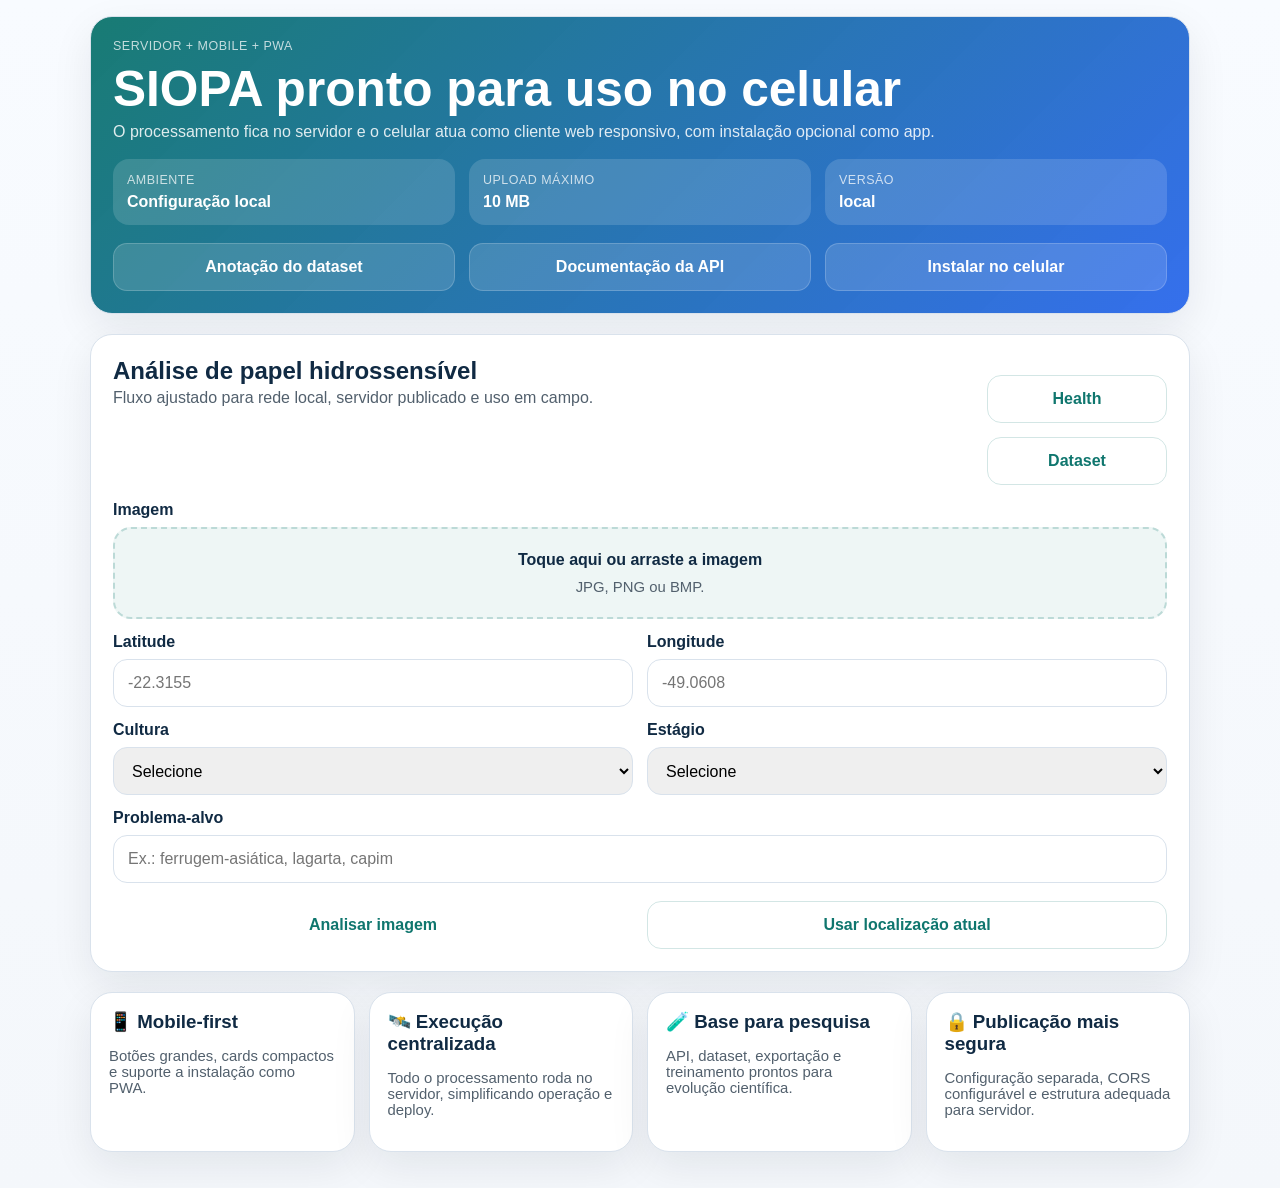
==== app/static/index.html @ 4b47e887 "chore: preparar siopa para deploy web mobile" ====
<!DOCTYPE html>
<html lang="pt-BR">
<head>
    <meta charset="UTF-8">
    <meta name="viewport" content="width=device-width, initial-scale=1, viewport-fit=cover">
    <meta name="theme-color" content="#0f766e">
    <meta name="apple-mobile-web-app-capable" content="yes">
    <link rel="manifest" href="manifest.webmanifest">
    <link rel="icon" href="icon.svg" type="image/svg+xml">
    <title>SIOPA | Mobile Web</title>
    <style>
        :root { --bg:#f4f7fb; --card:#fff; --line:#d9e2ec; --text:#102a43; --muted:#52606d; --primary:#0f766e; --accent:#2563eb; --ok:#166534; --warn:#b45309; --bad:#b91c1c; }
        * { box-sizing:border-box; }
        body { margin:0; font-family:"Segoe UI",sans-serif; color:var(--text); background:linear-gradient(180deg,#f8fbff 0,var(--bg) 100%); }
        a { color:inherit; text-decoration:none; }
        .shell { width:min(1100px,calc(100% - 20px)); margin:0 auto; padding:16px 0 36px; }
        .hero,.panel,.card,.msg,.loading { background:var(--card); border:1px solid var(--line); border-radius:22px; box-shadow:0 14px 40px rgba(15,23,42,.08); }
        .hero { padding:22px; background:linear-gradient(135deg,rgba(15,118,110,.96),rgba(37,99,235,.92)); color:#fff; }
        .hero h1 { margin:10px 0 8px; font-size:clamp(2rem,5vw,3.1rem); line-height:1.05; }
        .hero p { margin:0; color:rgba(255,255,255,.86); }
        .pillbar,.hero-actions,.grid,.results,.features,.actions { display:grid; gap:14px; }
        .pillbar { grid-template-columns:repeat(auto-fit,minmax(160px,1fr)); margin-top:18px; }
        .pill { padding:14px; border-radius:16px; background:rgba(255,255,255,.14); }
        .label { display:block; font-size:.78rem; text-transform:uppercase; letter-spacing:.04em; opacity:.74; margin-bottom:6px; }
        .value { font-weight:700; }
        .hero-actions,.actions { grid-template-columns:repeat(auto-fit,minmax(180px,1fr)); margin-top:18px; }
        .btn { min-height:48px; padding:12px 16px; border-radius:14px; border:1px solid transparent; font:inherit; font-weight:700; cursor:pointer; display:inline-flex; justify-content:center; align-items:center; }
        .btn.primary { background:#fff; color:var(--primary); }
        .btn.secondary { background:rgba(255,255,255,.14); border-color:rgba(255,255,255,.18); color:#fff; }
        .btn.ghost { background:transparent; color:var(--primary); border-color:rgba(15,118,110,.18); }
        .btn:disabled { opacity:.6; cursor:not-allowed; }
        .panel { padding:22px; margin-top:20px; }
        .heading { display:flex; flex-wrap:wrap; justify-content:space-between; gap:10px; align-items:flex-start; margin-bottom:16px; }
        .heading h2,.card h3 { margin:0; }
        .heading p { margin:4px 0 0; color:var(--muted); }
        .msg,.loading { display:none; padding:15px 16px; margin-bottom:14px; }
        .msg.success { display:block; background:#f0fdf4; color:var(--ok); border-color:rgba(22,101,52,.16); }
        .msg.error { display:block; background:#fef2f2; color:var(--bad); border-color:rgba(185,28,28,.16); }
        .grid { grid-template-columns:repeat(2,minmax(0,1fr)); }
        .field { display:grid; gap:8px; }
        .field.full { grid-column:1 / -1; }
        label { font-weight:700; }
        input,select { width:100%; min-height:48px; padding:12px 14px; border-radius:14px; border:1px solid var(--line); font:inherit; }
        input:focus,select:focus { outline:2px solid rgba(37,99,235,.14); border-color:var(--accent); }
        .upload { display:grid; gap:10px; padding:22px; border-radius:18px; border:2px dashed rgba(15,118,110,.22); background:#eef6f5; text-align:center; cursor:pointer; }
        .upload.active { border-color:var(--accent); background:#eff6ff; }
        .hint { color:var(--muted); font-size:.93rem; }
        .loading-row { display:flex; align-items:center; gap:12px; }
        .spinner { width:30px; height:30px; border-radius:50%; border:3px solid rgba(37,99,235,.14); border-top-color:var(--accent); animation:spin .8s linear infinite; }
        @keyframes spin { to { transform:rotate(360deg); } }
        .results { grid-template-columns:repeat(auto-fit,minmax(250px,1fr)); display:none; }
        .card { padding:18px; }
        .card.full { grid-column:1 / -1; }
        .metrics,.list { display:grid; gap:10px; margin-top:14px; }
        .metric { display:flex; justify-content:space-between; gap:10px; padding-bottom:10px; border-bottom:1px solid #edf2f7; font-size:.95rem; }
        .metric:last-child { border-bottom:none; padding-bottom:0; }
        .metric .k { color:var(--muted); }
        .metric .v { font-weight:700; text-align:right; }
        .tag { display:inline-flex; padding:6px 10px; border-radius:999px; font-size:.82rem; font-weight:700; }
        .ideal { background:#dcfce7; color:var(--ok); } .good { background:#dbeafe; color:#1d4ed8; } .caution { background:#fef3c7; color:var(--warn); } .poor { background:#fee2e2; color:var(--bad); } .unknown { background:#e2e8f0; color:#475569; }
        .item { padding:12px 14px; border-radius:14px; background:#f8fafc; }
        .features { grid-template-columns:repeat(auto-fit,minmax(220px,1fr)); margin-top:20px; }
        @media (max-width:768px) { .shell { width:min(100% - 14px,100%); } .hero,.panel,.card { border-radius:18px; } .grid { grid-template-columns:1fr; } .metric { flex-direction:column; } .metric .v { text-align:left; } }
    </style>
</head>
<body>
    <main class="shell">
        <section class="hero">
            <span class="label">Servidor + Mobile + PWA</span>
            <h1>SIOPA pronto para uso no celular</h1>
            <p>O processamento fica no servidor e o celular atua como cliente web responsivo, com instalação opcional como app.</p>
            <div class="pillbar">
                <div class="pill"><span class="label">Ambiente</span><span class="value" id="deployMode">Carregando…</span></div>
                <div class="pill"><span class="label">Upload máximo</span><span class="value" id="maxUpload">10 MB</span></div>
                <div class="pill"><span class="label">Versão</span><span class="value" id="appVersion">-</span></div>
            </div>
            <div class="hero-actions">
                <a class="btn secondary" href="static/annotation.html">Anotação do dataset</a>
                <a class="btn secondary" href="docs">Documentação da API</a>
                <button class="btn secondary" type="button" id="installBtn" hidden>Instalar no celular</button>
            </div>
        </section>

        <section class="panel">
            <div class="heading">
                <div><h2>Análise de papel hidrossensível</h2><p>Fluxo ajustado para rede local, servidor publicado e uso em campo.</p></div>
                <div class="actions"><a class="btn ghost" href="health">Health</a><a class="btn ghost" href="api/v1/dataset/stats">Dataset</a></div>
            </div>
            <div id="messageBox" class="msg"></div>
            <div id="loadingBox" class="loading"><div class="loading-row"><div class="spinner"></div><div><strong>Processando análise</strong><div class="hint">Executando visão computacional, clima e recomendação.</div></div></div></div>
            <form id="analysisForm">
                <div class="grid">
                    <div class="field full">
                        <label for="imageFile">Imagem</label>
                        <div class="upload" id="uploadBox">
                            <strong id="uploadTitle">Toque aqui ou arraste a imagem</strong>
                            <span class="hint" id="uploadHint">JPG, PNG ou BMP.</span>
                            <input type="file" id="imageFile" accept="image/*" hidden>
                        </div>
                    </div>
                    <div class="field"><label for="latitude">Latitude</label><input id="latitude" type="number" step="any" placeholder="-22.3155" required></div>
                    <div class="field"><label for="longitude">Longitude</label><input id="longitude" type="number" step="any" placeholder="-49.0608" required></div>
                    <div class="field"><label for="cropType">Cultura</label><select id="cropType" required></select></div>
                    <div class="field"><label for="growthStage">Estágio</label><select id="growthStage"><option value="">Selecione</option></select></div>
                    <div class="field full"><label for="targetProblem">Problema-alvo</label><input id="targetProblem" type="text" placeholder="Ex.: ferrugem-asiática, lagarta, capim"></div>
                </div>
                <div class="actions">
                    <button class="btn primary" id="analyzeBtn" type="submit">Analisar imagem</button>
                    <button class="btn ghost" id="locationBtn" type="button">Usar localização atual</button>
                </div>
            </form>
            <section class="results" id="resultsGrid"></section>
        </section>

        <section class="features">
            <article class="card"><h3>📱 Mobile-first</h3><p class="hint">Botões grandes, cards compactos e suporte a instalação como PWA.</p></article>
            <article class="card"><h3>🛰️ Execução centralizada</h3><p class="hint">Todo o processamento roda no servidor, simplificando operação e deploy.</p></article>
            <article class="card"><h3>🧪 Base para pesquisa</h3><p class="hint">API, dataset, exportação e treinamento prontos para evolução científica.</p></article>
            <article class="card"><h3>🔒 Publicação mais segura</h3><p class="hint">Configuração separada, CORS configurável e estrutura adequada para servidor.</p></article>
        </section>
    </main>
    <script>
        const uploadBox = document.getElementById('uploadBox');
        const imageFile = document.getElementById('imageFile');
        const cropType = document.getElementById('cropType');
        const growthStage = document.getElementById('growthStage');
        const messageBox = document.getElementById('messageBox');
        const loadingBox = document.getElementById('loadingBox');
        const resultsGrid = document.getElementById('resultsGrid');
        const analyzeBtn = document.getElementById('analyzeBtn');
        const installBtn = document.getElementById('installBtn');
        const fallbackCrops = [
            { key:'soja', name:'Soja', growth_stages:['germinação','vegetativo','floração','enchimento_grãos','maturação'] },
            { key:'milho', name:'Milho', growth_stages:['germinação','vegetativo','pendoamento','espigamento','maturação'] },
            { key:'algodao', name:'Algodão', growth_stages:['germinação','vegetativo','floração','frutificação','abertura_capulhos'] },
            { key:'cana', name:'Cana-de-açúcar', growth_stages:['brotação','perfilhamento','crescimento','maturação'] }
        ];
        let deferredPrompt = null;

        function showMessage(text, type='success') { messageBox.textContent = text; messageBox.className = `msg ${type}`; }
        function clearMessage() { messageBox.textContent = ''; messageBox.className = 'msg'; }
        function setLoading(active) { loadingBox.style.display = active ? 'block' : 'none'; analyzeBtn.disabled = active; }
        function asTag(value) { const cls = ['ideal','good','caution','poor'].includes(String(value).toLowerCase()) ? String(value).toLowerCase() : 'unknown'; const map = { ideal:'Ideal', good:'Boa', caution:'Atenção', poor:'Inadequada', unknown:'Indefinida' }; return `<span class="tag ${cls}">${map[cls]}</span>`; }
        function renderItems(items) { return (items && items.length ? items : ['Nenhuma observação adicional.']).map((item) => `<div class="item">${item}</div>`).join(''); }
        function populateCrops(crops) {
            cropType.innerHTML = '<option value="">Selecione</option>';
            crops.forEach((crop) => { const option = document.createElement('option'); option.value = crop.key; option.textContent = crop.name; option.dataset.stages = JSON.stringify(crop.growth_stages || []); cropType.appendChild(option); });
            updateStages();
        }
        function updateStages() {
            const stages = cropType.selectedOptions[0]?.dataset.stages ? JSON.parse(cropType.selectedOptions[0].dataset.stages) : [];
            growthStage.innerHTML = '<option value="">Selecione</option>';
            stages.forEach((stage) => { const option = document.createElement('option'); option.value = stage; option.textContent = stage; growthStage.appendChild(option); });
        }
        function updateUpload(file) {
            uploadBox.classList.add('active');
            document.getElementById('uploadTitle').textContent = file.name;
            document.getElementById('uploadHint').textContent = `${(file.size / 1024 / 1024).toFixed(2)} MB • pronto para análise`;
        }
        async function loadConfig() {
            try {
                const response = await fetch('api/v1/client/config');
                if (!response.ok) throw new Error();
                const config = await response.json();
                document.getElementById('deployMode').textContent = config.public_base_url ? 'Servidor publicado' : 'Mesma rede/localhost';
                document.getElementById('maxUpload').textContent = `${config.max_upload_size_mb} MB`;
                document.getElementById('appVersion').textContent = config.app_version || '-';
                populateCrops(config.supported_crops || fallbackCrops);
            } catch {
                document.getElementById('deployMode').textContent = 'Configuração local';
                document.getElementById('maxUpload').textContent = '10 MB';
                document.getElementById('appVersion').textContent = 'local';
                populateCrops(fallbackCrops);
            }
        }
        function requestLocation() {
            if (!navigator.geolocation) { showMessage('Geolocalização não suportada pelo navegador.', 'error'); return; }
            navigator.geolocation.getCurrentPosition(
                (position) => { document.getElementById('latitude').value = position.coords.latitude.toFixed(6); document.getElementById('longitude').value = position.coords.longitude.toFixed(6); showMessage('Localização preenchida com sucesso.'); },
                (error) => showMessage(`Não foi possível obter a localização: ${error.message}`, 'error'),
                { enableHighAccuracy:true, timeout:10000, maximumAge:0 }
            );
        }
        function renderResults(data) {
            const analysis = data.analysis || {}, weather = data.weather || {}, agriculture = data.agriculture || {}, rec = data.recommendations || {}, pesticide = rec.pesticide || {}, dosage = rec.dosage || {}, app = rec.application || {}, productWeather = app.pesticide_weather_suitability || {};
            resultsGrid.innerHTML = `
                <article class="card"><h3>Análise</h3><div class="metrics">
                    <div class="metric"><span class="k">Total</span><span class="v">${analysis.total_droplets || 0}</span></div>
                    <div class="metric"><span class="k">Cobertura</span><span class="v">${Number(analysis.coverage_percentage || 0).toFixed(2)}%</span></div>
                    <div class="metric"><span class="k">CV</span><span class="v">${Number(analysis.cv_coefficient || 0).toFixed(2)}%</span></div>
                    <div class="metric"><span class="k">DV50</span><span class="v">${Number(analysis.dv50_diameter || 0).toFixed(2)} μm</span></div>
                    <div class="metric"><span class="k">Densidade</span><span class="v">${Number(analysis.density_per_cm2 || 0).toFixed(2)} got/cm²</span></div>
                    <div class="metric"><span class="k">Classe</span><span class="v">${analysis.droplet_class || 'N/A'}</span></div>
                </div></article>
                <article class="card"><h3>Clima</h3><div class="metrics">
                    <div class="metric"><span class="k">Temperatura</span><span class="v">${weather.temperature ?? 0} °C</span></div>
                    <div class="metric"><span class="k">Umidade</span><span class="v">${weather.humidity ?? 0}%</span></div>
                    <div class="metric"><span class="k">Vento</span><span class="v">${weather.wind_speed ?? 0} km/h</span></div>
                    <div class="metric"><span class="k">Pressão</span><span class="v">${weather.pressure ?? 0} hPa</span></div>
                    <div class="metric"><span class="k">Adequação</span><span class="v">${asTag(app.weather_suitability || weather.spray_conditions?.overall_rating || 'unknown')}</span></div>
                </div></article>
                <article class="card"><h3>Cultura</h3><div class="metrics">
                    <div class="metric"><span class="k">Nome</span><span class="v">${agriculture.name || 'N/A'}</span></div>
                    <div class="metric"><span class="k">Científico</span><span class="v">${agriculture.scientific_name || 'N/A'}</span></div>
                    <div class="metric"><span class="k">Bico</span><span class="v">${agriculture.spray_recommendations?.nozzle_type || 'N/A'}</span></div>
                    <div class="metric"><span class="k">Volume</span><span class="v">${agriculture.spray_recommendations?.volume_ha || 'N/A'} L/ha</span></div>
                </div></article>
                <article class="card"><h3>Produto recomendado</h3><div class="metrics">
                    <div class="metric"><span class="k">Produto</span><span class="v">${pesticide.name || 'N/A'}</span></div>
                    <div class="metric"><span class="k">Ingrediente ativo</span><span class="v">${pesticide.active_ingredient || 'N/A'}</span></div>
                    <div class="metric"><span class="k">Dosagem</span><span class="v">${Number(dosage.recommended || 0).toFixed(2)} ${dosage.unit || 'L/ha'}</span></div>
                    <div class="metric"><span class="k">Horário</span><span class="v">${app.timing || 'N/A'}</span></div>
                    <div class="metric"><span class="k">Confiança</span><span class="v">${rec.confidence || 0}%</span></div>
                </div></article>
                <article class="card full"><h3>Recomendações práticas</h3><div class="list">${renderItems([...(analysis.recommendations || []), ...(rec.recommendations || [])])}</div></article>
                <article class="card full"><h3>Adequação climática do produto</h3><div class="metrics">
                    <div class="metric"><span class="k">Situação</span><span class="v">${asTag(productWeather.rating || 'unknown')}</span></div>
                    <div class="metric"><span class="k">Resumo</span><span class="v">${productWeather.summary || 'Sem observações'}</span></div>
                </div><div class="list" style="margin-top:14px;">${renderItems(productWeather.issues || [])}</div></article>`;
            resultsGrid.style.display = 'grid';
        }
        async function submitAnalysis(event) {
            event.preventDefault();
            clearMessage();
            if (!imageFile.files[0]) { showMessage('Selecione uma imagem antes de continuar.', 'error'); return; }
            const formData = new FormData();
            formData.append('file', imageFile.files[0]);
            formData.append('latitude', document.getElementById('latitude').value);
            formData.append('longitude', document.getElementById('longitude').value);
            formData.append('crop_type', cropType.value);
            formData.append('growth_stage', growthStage.value);
            formData.append('target_problem', document.getElementById('targetProblem').value);
            setLoading(true); resultsGrid.style.display = 'none';
            try {
                const response = await fetch('api/v1/analyze-image', { method:'POST', body:formData });
                const data = await response.json();
                if (!response.ok) throw new Error(data.detail || 'Falha ao analisar imagem');
                renderResults(data);
                showMessage('Análise concluída com sucesso.');
            } catch (error) {
                showMessage(`Erro na análise: ${error.message}`, 'error');
            } finally {
                setLoading(false);
            }
        }
        function setupInstallPrompt() {
            window.addEventListener('beforeinstallprompt', (event) => { event.preventDefault(); deferredPrompt = event; installBtn.hidden = false; });
            installBtn.addEventListener('click', async () => { if (!deferredPrompt) return; deferredPrompt.prompt(); await deferredPrompt.userChoice; deferredPrompt = null; installBtn.hidden = true; });
        }
        function setupServiceWorker() { if ('serviceWorker' in navigator) navigator.serviceWorker.register('service-worker.js').catch(() => undefined); }
        uploadBox.addEventListener('click', () => imageFile.click());
        imageFile.addEventListener('change', () => { if (imageFile.files[0]) updateUpload(imageFile.files[0]); });
        ['dragenter','dragover'].forEach((name) => uploadBox.addEventListener(name, (event) => { event.preventDefault(); uploadBox.classList.add('active'); }));
        ['dragleave','drop'].forEach((name) => uploadBox.addEventListener(name, (event) => { event.preventDefault(); if (name !== 'drop' || imageFile.files[0]) uploadBox.classList.remove('active'); }));
        uploadBox.addEventListener('drop', (event) => { const files = event.dataTransfer?.files; if (files?.length) { imageFile.files = files; updateUpload(files[0]); } });
        cropType.addEventListener('change', updateStages);
        document.getElementById('locationBtn').addEventListener('click', requestLocation);
        document.getElementById('analysisForm').addEventListener('submit', submitAnalysis);
        setupInstallPrompt();
        setupServiceWorker();
        loadConfig();
    </script>
</body>
</html>
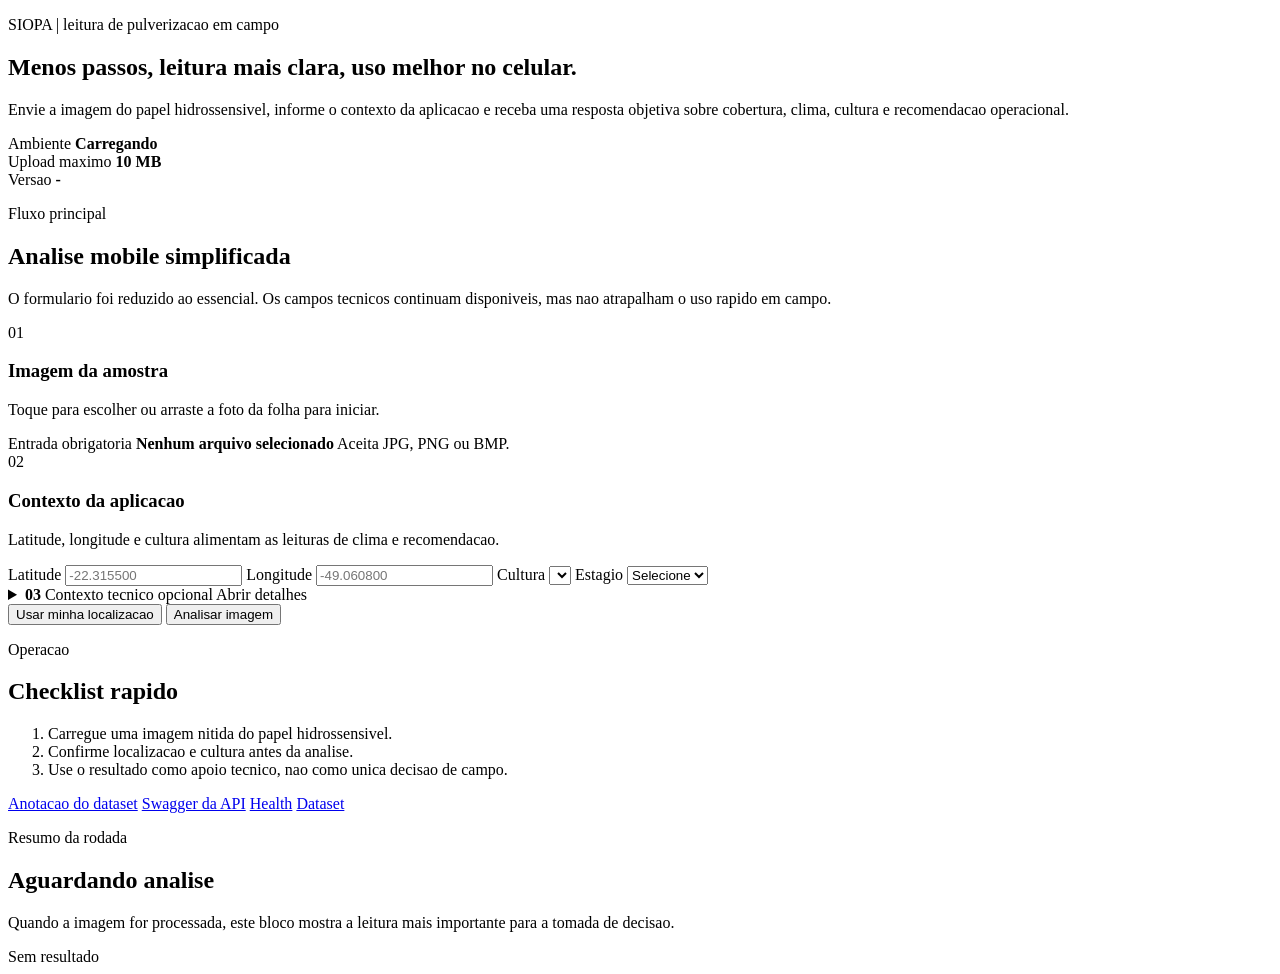
==== commit 685a934d: "feat: remodel mobile frontend and add ec2 deploy stack" ====
--- a/app/static/index.html
+++ b/app/static/index.html
@@ -3,262 +3,228 @@
 <head>
     <meta charset="UTF-8">
     <meta name="viewport" content="width=device-width, initial-scale=1, viewport-fit=cover">
-    <meta name="theme-color" content="#0f766e">
+    <meta name="theme-color" content="#52683b">
     <meta name="apple-mobile-web-app-capable" content="yes">
     <link rel="manifest" href="manifest.webmanifest">
     <link rel="icon" href="icon.svg" type="image/svg+xml">
-    <title>SIOPA | Mobile Web</title>
-    <style>
-        :root { --bg:#f4f7fb; --card:#fff; --line:#d9e2ec; --text:#102a43; --muted:#52606d; --primary:#0f766e; --accent:#2563eb; --ok:#166534; --warn:#b45309; --bad:#b91c1c; }
-        * { box-sizing:border-box; }
-        body { margin:0; font-family:"Segoe UI",sans-serif; color:var(--text); background:linear-gradient(180deg,#f8fbff 0,var(--bg) 100%); }
-        a { color:inherit; text-decoration:none; }
-        .shell { width:min(1100px,calc(100% - 20px)); margin:0 auto; padding:16px 0 36px; }
-        .hero,.panel,.card,.msg,.loading { background:var(--card); border:1px solid var(--line); border-radius:22px; box-shadow:0 14px 40px rgba(15,23,42,.08); }
-        .hero { padding:22px; background:linear-gradient(135deg,rgba(15,118,110,.96),rgba(37,99,235,.92)); color:#fff; }
-        .hero h1 { margin:10px 0 8px; font-size:clamp(2rem,5vw,3.1rem); line-height:1.05; }
-        .hero p { margin:0; color:rgba(255,255,255,.86); }
-        .pillbar,.hero-actions,.grid,.results,.features,.actions { display:grid; gap:14px; }
-        .pillbar { grid-template-columns:repeat(auto-fit,minmax(160px,1fr)); margin-top:18px; }
-        .pill { padding:14px; border-radius:16px; background:rgba(255,255,255,.14); }
-        .label { display:block; font-size:.78rem; text-transform:uppercase; letter-spacing:.04em; opacity:.74; margin-bottom:6px; }
-        .value { font-weight:700; }
-        .hero-actions,.actions { grid-template-columns:repeat(auto-fit,minmax(180px,1fr)); margin-top:18px; }
-        .btn { min-height:48px; padding:12px 16px; border-radius:14px; border:1px solid transparent; font:inherit; font-weight:700; cursor:pointer; display:inline-flex; justify-content:center; align-items:center; }
-        .btn.primary { background:#fff; color:var(--primary); }
-        .btn.secondary { background:rgba(255,255,255,.14); border-color:rgba(255,255,255,.18); color:#fff; }
-        .btn.ghost { background:transparent; color:var(--primary); border-color:rgba(15,118,110,.18); }
-        .btn:disabled { opacity:.6; cursor:not-allowed; }
-        .panel { padding:22px; margin-top:20px; }
-        .heading { display:flex; flex-wrap:wrap; justify-content:space-between; gap:10px; align-items:flex-start; margin-bottom:16px; }
-        .heading h2,.card h3 { margin:0; }
-        .heading p { margin:4px 0 0; color:var(--muted); }
-        .msg,.loading { display:none; padding:15px 16px; margin-bottom:14px; }
-        .msg.success { display:block; background:#f0fdf4; color:var(--ok); border-color:rgba(22,101,52,.16); }
-        .msg.error { display:block; background:#fef2f2; color:var(--bad); border-color:rgba(185,28,28,.16); }
-        .grid { grid-template-columns:repeat(2,minmax(0,1fr)); }
-        .field { display:grid; gap:8px; }
-        .field.full { grid-column:1 / -1; }
-        label { font-weight:700; }
-        input,select { width:100%; min-height:48px; padding:12px 14px; border-radius:14px; border:1px solid var(--line); font:inherit; }
-        input:focus,select:focus { outline:2px solid rgba(37,99,235,.14); border-color:var(--accent); }
-        .upload { display:grid; gap:10px; padding:22px; border-radius:18px; border:2px dashed rgba(15,118,110,.22); background:#eef6f5; text-align:center; cursor:pointer; }
-        .upload.active { border-color:var(--accent); background:#eff6ff; }
-        .hint { color:var(--muted); font-size:.93rem; }
-        .loading-row { display:flex; align-items:center; gap:12px; }
-        .spinner { width:30px; height:30px; border-radius:50%; border:3px solid rgba(37,99,235,.14); border-top-color:var(--accent); animation:spin .8s linear infinite; }
-        @keyframes spin { to { transform:rotate(360deg); } }
-        .results { grid-template-columns:repeat(auto-fit,minmax(250px,1fr)); display:none; }
-        .card { padding:18px; }
-        .card.full { grid-column:1 / -1; }
-        .metrics,.list { display:grid; gap:10px; margin-top:14px; }
-        .metric { display:flex; justify-content:space-between; gap:10px; padding-bottom:10px; border-bottom:1px solid #edf2f7; font-size:.95rem; }
-        .metric:last-child { border-bottom:none; padding-bottom:0; }
-        .metric .k { color:var(--muted); }
-        .metric .v { font-weight:700; text-align:right; }
-        .tag { display:inline-flex; padding:6px 10px; border-radius:999px; font-size:.82rem; font-weight:700; }
-        .ideal { background:#dcfce7; color:var(--ok); } .good { background:#dbeafe; color:#1d4ed8; } .caution { background:#fef3c7; color:var(--warn); } .poor { background:#fee2e2; color:var(--bad); } .unknown { background:#e2e8f0; color:#475569; }
-        .item { padding:12px 14px; border-radius:14px; background:#f8fafc; }
-        .features { grid-template-columns:repeat(auto-fit,minmax(220px,1fr)); margin-top:20px; }
-        @media (max-width:768px) { .shell { width:min(100% - 14px,100%); } .hero,.panel,.card { border-radius:18px; } .grid { grid-template-columns:1fr; } .metric { flex-direction:column; } .metric .v { text-align:left; } }
-    </style>
+    <link rel="stylesheet" href="static/app.css">
+    <title>SIOPA | Campo mobile</title>
 </head>
 <body>
-    <main class="shell">
-        <section class="hero">
-            <span class="label">Servidor + Mobile + PWA</span>
-            <h1>SIOPA pronto para uso no celular</h1>
-            <p>O processamento fica no servidor e o celular atua como cliente web responsivo, com instalação opcional como app.</p>
-            <div class="pillbar">
-                <div class="pill"><span class="label">Ambiente</span><span class="value" id="deployMode">Carregando…</span></div>
-                <div class="pill"><span class="label">Upload máximo</span><span class="value" id="maxUpload">10 MB</span></div>
-                <div class="pill"><span class="label">Versão</span><span class="value" id="appVersion">-</span></div>
-            </div>
-            <div class="hero-actions">
-                <a class="btn secondary" href="static/annotation.html">Anotação do dataset</a>
-                <a class="btn secondary" href="docs">Documentação da API</a>
-                <button class="btn secondary" type="button" id="installBtn" hidden>Instalar no celular</button>
-            </div>
-        </section>
-
-        <section class="panel">
-            <div class="heading">
-                <div><h2>Análise de papel hidrossensível</h2><p>Fluxo ajustado para rede local, servidor publicado e uso em campo.</p></div>
-                <div class="actions"><a class="btn ghost" href="health">Health</a><a class="btn ghost" href="api/v1/dataset/stats">Dataset</a></div>
-            </div>
-            <div id="messageBox" class="msg"></div>
-            <div id="loadingBox" class="loading"><div class="loading-row"><div class="spinner"></div><div><strong>Processando análise</strong><div class="hint">Executando visão computacional, clima e recomendação.</div></div></div></div>
-            <form id="analysisForm">
-                <div class="grid">
-                    <div class="field full">
-                        <label for="imageFile">Imagem</label>
-                        <div class="upload" id="uploadBox">
-                            <strong id="uploadTitle">Toque aqui ou arraste a imagem</strong>
-                            <span class="hint" id="uploadHint">JPG, PNG ou BMP.</span>
+    <main class="app-shell">
+        <section class="hero panel reveal" style="--delay:0.02s">
+            <div class="hero-copy">
+                <p class="eyebrow">SIOPA | leitura de pulverizacao em campo</p>
+                <h1>Menos passos, leitura mais clara, uso melhor no celular.</h1>
+                <p class="hero-text">
+                    Envie a imagem do papel hidrossensivel, informe o contexto da aplicacao e receba uma
+                    resposta objetiva sobre cobertura, clima, cultura e recomendacao operacional.
+                </p>
+            </div>
+            <div class="hero-meta">
+                <div class="status-chip">
+                    <span class="status-label">Ambiente</span>
+                    <strong id="deployMode">Carregando</strong>
+                </div>
+                <div class="status-chip">
+                    <span class="status-label">Upload maximo</span>
+                    <strong id="maxUpload">10 MB</strong>
+                </div>
+                <div class="status-chip">
+                    <span class="status-label">Versao</span>
+                    <strong id="appVersion">-</strong>
+                </div>
+            </div>
+        </section>
+
+        <section class="workspace">
+            <form id="analysisForm" class="panel flow-panel reveal" style="--delay:0.08s" novalidate>
+                <div class="section-head">
+                    <div>
+                        <p class="panel-kicker">Fluxo principal</p>
+                        <h2>Analise mobile simplificada</h2>
+                        <p class="section-copy">
+                            O formulario foi reduzido ao essencial. Os campos tecnicos continuam disponiveis,
+                            mas nao atrapalham o uso rapido em campo.
+                        </p>
+                    </div>
+                    <button class="install-chip" type="button" id="installBtn" hidden>Instalar app</button>
+                </div>
+
+                <div id="messageBox" class="message" role="status" aria-live="polite"></div>
+
+                <section class="step-card" aria-labelledby="uploadTitle">
+                    <div class="step-index">01</div>
+                    <div class="step-body">
+                        <div class="step-head">
+                            <h3 id="uploadTitle">Imagem da amostra</h3>
+                            <p>Toque para escolher ou arraste a foto da folha para iniciar.</p>
+                        </div>
+                        <label class="upload-zone" id="uploadBox" for="imageFile">
                             <input type="file" id="imageFile" accept="image/*" hidden>
-                        </div>
-                    </div>
-                    <div class="field"><label for="latitude">Latitude</label><input id="latitude" type="number" step="any" placeholder="-22.3155" required></div>
-                    <div class="field"><label for="longitude">Longitude</label><input id="longitude" type="number" step="any" placeholder="-49.0608" required></div>
-                    <div class="field"><label for="cropType">Cultura</label><select id="cropType" required></select></div>
-                    <div class="field"><label for="growthStage">Estágio</label><select id="growthStage"><option value="">Selecione</option></select></div>
-                    <div class="field full"><label for="targetProblem">Problema-alvo</label><input id="targetProblem" type="text" placeholder="Ex.: ferrugem-asiática, lagarta, capim"></div>
-                </div>
-                <div class="actions">
-                    <button class="btn primary" id="analyzeBtn" type="submit">Analisar imagem</button>
-                    <button class="btn ghost" id="locationBtn" type="button">Usar localização atual</button>
+                            <span class="upload-badge">Entrada obrigatoria</span>
+                            <strong id="uploadName">Nenhum arquivo selecionado</strong>
+                            <span id="uploadHint">Aceita JPG, PNG ou BMP.</span>
+                            <img id="uploadPreviewImage" class="upload-preview" alt="Preview da imagem selecionada" hidden>
+                        </label>
+                    </div>
+                </section>
+
+                <section class="step-card" aria-labelledby="contextTitle">
+                    <div class="step-index">02</div>
+                    <div class="step-body">
+                        <div class="step-head">
+                            <h3 id="contextTitle">Contexto da aplicacao</h3>
+                            <p>Latitude, longitude e cultura alimentam as leituras de clima e recomendacao.</p>
+                        </div>
+                        <div class="field-grid">
+                            <label class="field">
+                                <span>Latitude</span>
+                                <input id="latitude" type="number" step="any" placeholder="-22.315500" required>
+                            </label>
+                            <label class="field">
+                                <span>Longitude</span>
+                                <input id="longitude" type="number" step="any" placeholder="-49.060800" required>
+                            </label>
+                            <label class="field">
+                                <span>Cultura</span>
+                                <select id="cropType" required></select>
+                            </label>
+                            <label class="field">
+                                <span>Estagio</span>
+                                <select id="growthStage">
+                                    <option value="">Selecione</option>
+                                </select>
+                            </label>
+                        </div>
+                    </div>
+                </section>
+
+                <details class="step-card optional-card">
+                    <summary>
+                        <span>
+                            <strong>03</strong>
+                            Contexto tecnico opcional
+                        </span>
+                        <span class="summary-hint">Abrir detalhes</span>
+                    </summary>
+                    <div class="optional-body">
+                        <div class="field-grid single-column">
+                            <label class="field">
+                                <span>Problema-alvo</span>
+                                <input id="targetProblem" type="text" placeholder="Ex.: ferrugem, lagarta, capim">
+                            </label>
+                        </div>
+                    </div>
+                </details>
+
+                <div class="sticky-actions">
+                    <button class="action secondary" type="button" id="locationBtn">Usar minha localizacao</button>
+                    <button class="action primary" type="submit" id="analyzeBtn">Analisar imagem</button>
                 </div>
             </form>
-            <section class="results" id="resultsGrid"></section>
-        </section>
-
-        <section class="features">
-            <article class="card"><h3>📱 Mobile-first</h3><p class="hint">Botões grandes, cards compactos e suporte a instalação como PWA.</p></article>
-            <article class="card"><h3>🛰️ Execução centralizada</h3><p class="hint">Todo o processamento roda no servidor, simplificando operação e deploy.</p></article>
-            <article class="card"><h3>🧪 Base para pesquisa</h3><p class="hint">API, dataset, exportação e treinamento prontos para evolução científica.</p></article>
-            <article class="card"><h3>🔒 Publicação mais segura</h3><p class="hint">Configuração separada, CORS configurável e estrutura adequada para servidor.</p></article>
+
+            <aside class="side-stack">
+                <section class="panel helper-panel reveal" style="--delay:0.14s">
+                    <p class="panel-kicker">Operacao</p>
+                    <h2>Checklist rapido</h2>
+                    <ol class="checklist">
+                        <li>Carregue uma imagem nitida do papel hidrossensivel.</li>
+                        <li>Confirme localizacao e cultura antes da analise.</li>
+                        <li>Use o resultado como apoio tecnico, nao como unica decisao de campo.</li>
+                    </ol>
+                    <div class="quick-links">
+                        <a class="mini-link" href="static/annotation.html">Anotacao do dataset</a>
+                        <a class="mini-link" href="docs">Swagger da API</a>
+                        <a class="mini-link" href="health">Health</a>
+                        <a class="mini-link" href="api/v1/dataset/stats">Dataset</a>
+                    </div>
+                </section>
+
+                <section id="cropPreviewCard" class="panel preview-panel reveal" style="--delay:0.2s" hidden>
+                    <p class="panel-kicker">Guia da cultura</p>
+                    <h2 id="cropPreviewTitle">Aguardando cultura</h2>
+                    <p id="cropPreviewText" class="section-copy">Selecione uma cultura para ver bico, volume e foco tecnico.</p>
+                    <div id="cropPreviewMetrics" class="metric-list compact-list"></div>
+                </section>
+
+                <section id="summaryCard" class="panel summary-panel reveal" style="--delay:0.26s">
+                    <p class="panel-kicker">Resumo da rodada</p>
+                    <h2 id="summaryTitle">Aguardando analise</h2>
+                    <p id="summaryText" class="section-copy">
+                        Quando a imagem for processada, este bloco mostra a leitura mais importante para a tomada de decisao.
+                    </p>
+                    <div id="summaryBadges" class="badge-row">
+                        <span class="badge neutral">Sem resultado</span>
+                    </div>
+                </section>
+            </aside>
+        </section>
+
+        <section id="loadingBox" class="panel loading-panel" hidden>
+            <div class="pulse"></div>
+            <div>
+                <p class="panel-kicker">Processando</p>
+                <h2>Executando visao, clima e recomendacao</h2>
+                <p class="section-copy">A resposta combina analise da imagem, leitura do clima local e regras agronomicas.</p>
+            </div>
+        </section>
+
+        <section id="resultsSection" class="results-shell" hidden>
+            <article id="decisionCard" class="panel decision-panel reveal" style="--delay:0.04s">
+                <div>
+                    <p class="panel-kicker">Resposta principal</p>
+                    <h2 id="decisionTitle">Resultado da aplicacao</h2>
+                    <p id="decisionText" class="section-copy"></p>
+                </div>
+                <div id="decisionBadge" class="decision-badge neutral">Sem leitura</div>
+            </article>
+
+            <div class="result-grid">
+                <article class="panel reveal" style="--delay:0.08s">
+                    <p class="panel-kicker">Leitura da imagem</p>
+                    <h3>Qualidade da deposicao</h3>
+                    <div id="analysisMetrics" class="metric-list"></div>
+                </article>
+
+                <article class="panel reveal" style="--delay:0.12s">
+                    <p class="panel-kicker">Clima</p>
+                    <h3>Janela de aplicacao</h3>
+                    <div id="weatherMetrics" class="metric-list"></div>
+                </article>
+
+                <article class="panel reveal" style="--delay:0.16s">
+                    <p class="panel-kicker">Cultura</p>
+                    <h3>Guia tecnico</h3>
+                    <div id="agricultureMetrics" class="metric-list"></div>
+                </article>
+
+                <article class="panel reveal" style="--delay:0.2s">
+                    <p class="panel-kicker">Produto</p>
+                    <h3>Recomendacao principal</h3>
+                    <div id="productMetrics" class="metric-list"></div>
+                </article>
+
+                <article class="panel full reveal" style="--delay:0.24s">
+                    <p class="panel-kicker">Plano de acao</p>
+                    <h3>Orientacoes praticas</h3>
+                    <ul id="actionList" class="action-list"></ul>
+                </article>
+
+                <article class="panel full reveal" style="--delay:0.28s">
+                    <details class="technical-details">
+                        <summary>Ver detalhes tecnicos e observacoes complementares</summary>
+                        <div id="technicalNotes" class="note-grid"></div>
+                    </details>
+                </article>
+            </div>
         </section>
     </main>
-    <script>
-        const uploadBox = document.getElementById('uploadBox');
-        const imageFile = document.getElementById('imageFile');
-        const cropType = document.getElementById('cropType');
-        const growthStage = document.getElementById('growthStage');
-        const messageBox = document.getElementById('messageBox');
-        const loadingBox = document.getElementById('loadingBox');
-        const resultsGrid = document.getElementById('resultsGrid');
-        const analyzeBtn = document.getElementById('analyzeBtn');
-        const installBtn = document.getElementById('installBtn');
-        const fallbackCrops = [
-            { key:'soja', name:'Soja', growth_stages:['germinação','vegetativo','floração','enchimento_grãos','maturação'] },
-            { key:'milho', name:'Milho', growth_stages:['germinação','vegetativo','pendoamento','espigamento','maturação'] },
-            { key:'algodao', name:'Algodão', growth_stages:['germinação','vegetativo','floração','frutificação','abertura_capulhos'] },
-            { key:'cana', name:'Cana-de-açúcar', growth_stages:['brotação','perfilhamento','crescimento','maturação'] }
-        ];
-        let deferredPrompt = null;
-
-        function showMessage(text, type='success') { messageBox.textContent = text; messageBox.className = `msg ${type}`; }
-        function clearMessage() { messageBox.textContent = ''; messageBox.className = 'msg'; }
-        function setLoading(active) { loadingBox.style.display = active ? 'block' : 'none'; analyzeBtn.disabled = active; }
-        function asTag(value) { const cls = ['ideal','good','caution','poor'].includes(String(value).toLowerCase()) ? String(value).toLowerCase() : 'unknown'; const map = { ideal:'Ideal', good:'Boa', caution:'Atenção', poor:'Inadequada', unknown:'Indefinida' }; return `<span class="tag ${cls}">${map[cls]}</span>`; }
-        function renderItems(items) { return (items && items.length ? items : ['Nenhuma observação adicional.']).map((item) => `<div class="item">${item}</div>`).join(''); }
-        function populateCrops(crops) {
-            cropType.innerHTML = '<option value="">Selecione</option>';
-            crops.forEach((crop) => { const option = document.createElement('option'); option.value = crop.key; option.textContent = crop.name; option.dataset.stages = JSON.stringify(crop.growth_stages || []); cropType.appendChild(option); });
-            updateStages();
-        }
-        function updateStages() {
-            const stages = cropType.selectedOptions[0]?.dataset.stages ? JSON.parse(cropType.selectedOptions[0].dataset.stages) : [];
-            growthStage.innerHTML = '<option value="">Selecione</option>';
-            stages.forEach((stage) => { const option = document.createElement('option'); option.value = stage; option.textContent = stage; growthStage.appendChild(option); });
-        }
-        function updateUpload(file) {
-            uploadBox.classList.add('active');
-            document.getElementById('uploadTitle').textContent = file.name;
-            document.getElementById('uploadHint').textContent = `${(file.size / 1024 / 1024).toFixed(2)} MB • pronto para análise`;
-        }
-        async function loadConfig() {
-            try {
-                const response = await fetch('api/v1/client/config');
-                if (!response.ok) throw new Error();
-                const config = await response.json();
-                document.getElementById('deployMode').textContent = config.public_base_url ? 'Servidor publicado' : 'Mesma rede/localhost';
-                document.getElementById('maxUpload').textContent = `${config.max_upload_size_mb} MB`;
-                document.getElementById('appVersion').textContent = config.app_version || '-';
-                populateCrops(config.supported_crops || fallbackCrops);
-            } catch {
-                document.getElementById('deployMode').textContent = 'Configuração local';
-                document.getElementById('maxUpload').textContent = '10 MB';
-                document.getElementById('appVersion').textContent = 'local';
-                populateCrops(fallbackCrops);
-            }
-        }
-        function requestLocation() {
-            if (!navigator.geolocation) { showMessage('Geolocalização não suportada pelo navegador.', 'error'); return; }
-            navigator.geolocation.getCurrentPosition(
-                (position) => { document.getElementById('latitude').value = position.coords.latitude.toFixed(6); document.getElementById('longitude').value = position.coords.longitude.toFixed(6); showMessage('Localização preenchida com sucesso.'); },
-                (error) => showMessage(`Não foi possível obter a localização: ${error.message}`, 'error'),
-                { enableHighAccuracy:true, timeout:10000, maximumAge:0 }
-            );
-        }
-        function renderResults(data) {
-            const analysis = data.analysis || {}, weather = data.weather || {}, agriculture = data.agriculture || {}, rec = data.recommendations || {}, pesticide = rec.pesticide || {}, dosage = rec.dosage || {}, app = rec.application || {}, productWeather = app.pesticide_weather_suitability || {};
-            resultsGrid.innerHTML = `
-                <article class="card"><h3>Análise</h3><div class="metrics">
-                    <div class="metric"><span class="k">Total</span><span class="v">${analysis.total_droplets || 0}</span></div>
-                    <div class="metric"><span class="k">Cobertura</span><span class="v">${Number(analysis.coverage_percentage || 0).toFixed(2)}%</span></div>
-                    <div class="metric"><span class="k">CV</span><span class="v">${Number(analysis.cv_coefficient || 0).toFixed(2)}%</span></div>
-                    <div class="metric"><span class="k">DV50</span><span class="v">${Number(analysis.dv50_diameter || 0).toFixed(2)} μm</span></div>
-                    <div class="metric"><span class="k">Densidade</span><span class="v">${Number(analysis.density_per_cm2 || 0).toFixed(2)} got/cm²</span></div>
-                    <div class="metric"><span class="k">Classe</span><span class="v">${analysis.droplet_class || 'N/A'}</span></div>
-                </div></article>
-                <article class="card"><h3>Clima</h3><div class="metrics">
-                    <div class="metric"><span class="k">Temperatura</span><span class="v">${weather.temperature ?? 0} °C</span></div>
-                    <div class="metric"><span class="k">Umidade</span><span class="v">${weather.humidity ?? 0}%</span></div>
-                    <div class="metric"><span class="k">Vento</span><span class="v">${weather.wind_speed ?? 0} km/h</span></div>
-                    <div class="metric"><span class="k">Pressão</span><span class="v">${weather.pressure ?? 0} hPa</span></div>
-                    <div class="metric"><span class="k">Adequação</span><span class="v">${asTag(app.weather_suitability || weather.spray_conditions?.overall_rating || 'unknown')}</span></div>
-                </div></article>
-                <article class="card"><h3>Cultura</h3><div class="metrics">
-                    <div class="metric"><span class="k">Nome</span><span class="v">${agriculture.name || 'N/A'}</span></div>
-                    <div class="metric"><span class="k">Científico</span><span class="v">${agriculture.scientific_name || 'N/A'}</span></div>
-                    <div class="metric"><span class="k">Bico</span><span class="v">${agriculture.spray_recommendations?.nozzle_type || 'N/A'}</span></div>
-                    <div class="metric"><span class="k">Volume</span><span class="v">${agriculture.spray_recommendations?.volume_ha || 'N/A'} L/ha</span></div>
-                </div></article>
-                <article class="card"><h3>Produto recomendado</h3><div class="metrics">
-                    <div class="metric"><span class="k">Produto</span><span class="v">${pesticide.name || 'N/A'}</span></div>
-                    <div class="metric"><span class="k">Ingrediente ativo</span><span class="v">${pesticide.active_ingredient || 'N/A'}</span></div>
-                    <div class="metric"><span class="k">Dosagem</span><span class="v">${Number(dosage.recommended || 0).toFixed(2)} ${dosage.unit || 'L/ha'}</span></div>
-                    <div class="metric"><span class="k">Horário</span><span class="v">${app.timing || 'N/A'}</span></div>
-                    <div class="metric"><span class="k">Confiança</span><span class="v">${rec.confidence || 0}%</span></div>
-                </div></article>
-                <article class="card full"><h3>Recomendações práticas</h3><div class="list">${renderItems([...(analysis.recommendations || []), ...(rec.recommendations || [])])}</div></article>
-                <article class="card full"><h3>Adequação climática do produto</h3><div class="metrics">
-                    <div class="metric"><span class="k">Situação</span><span class="v">${asTag(productWeather.rating || 'unknown')}</span></div>
-                    <div class="metric"><span class="k">Resumo</span><span class="v">${productWeather.summary || 'Sem observações'}</span></div>
-                </div><div class="list" style="margin-top:14px;">${renderItems(productWeather.issues || [])}</div></article>`;
-            resultsGrid.style.display = 'grid';
-        }
-        async function submitAnalysis(event) {
-            event.preventDefault();
-            clearMessage();
-            if (!imageFile.files[0]) { showMessage('Selecione uma imagem antes de continuar.', 'error'); return; }
-            const formData = new FormData();
-            formData.append('file', imageFile.files[0]);
-            formData.append('latitude', document.getElementById('latitude').value);
-            formData.append('longitude', document.getElementById('longitude').value);
-            formData.append('crop_type', cropType.value);
-            formData.append('growth_stage', growthStage.value);
-            formData.append('target_problem', document.getElementById('targetProblem').value);
-            setLoading(true); resultsGrid.style.display = 'none';
-            try {
-                const response = await fetch('api/v1/analyze-image', { method:'POST', body:formData });
-                const data = await response.json();
-                if (!response.ok) throw new Error(data.detail || 'Falha ao analisar imagem');
-                renderResults(data);
-                showMessage('Análise concluída com sucesso.');
-            } catch (error) {
-                showMessage(`Erro na análise: ${error.message}`, 'error');
-            } finally {
-                setLoading(false);
-            }
-        }
-        function setupInstallPrompt() {
-            window.addEventListener('beforeinstallprompt', (event) => { event.preventDefault(); deferredPrompt = event; installBtn.hidden = false; });
-            installBtn.addEventListener('click', async () => { if (!deferredPrompt) return; deferredPrompt.prompt(); await deferredPrompt.userChoice; deferredPrompt = null; installBtn.hidden = true; });
-        }
-        function setupServiceWorker() { if ('serviceWorker' in navigator) navigator.serviceWorker.register('service-worker.js').catch(() => undefined); }
-        uploadBox.addEventListener('click', () => imageFile.click());
-        imageFile.addEventListener('change', () => { if (imageFile.files[0]) updateUpload(imageFile.files[0]); });
-        ['dragenter','dragover'].forEach((name) => uploadBox.addEventListener(name, (event) => { event.preventDefault(); uploadBox.classList.add('active'); }));
-        ['dragleave','drop'].forEach((name) => uploadBox.addEventListener(name, (event) => { event.preventDefault(); if (name !== 'drop' || imageFile.files[0]) uploadBox.classList.remove('active'); }));
-        uploadBox.addEventListener('drop', (event) => { const files = event.dataTransfer?.files; if (files?.length) { imageFile.files = files; updateUpload(files[0]); } });
-        cropType.addEventListener('change', updateStages);
-        document.getElementById('locationBtn').addEventListener('click', requestLocation);
-        document.getElementById('analysisForm').addEventListener('submit', submitAnalysis);
-        setupInstallPrompt();
-        setupServiceWorker();
-        loadConfig();
-    </script>
+
+    <noscript>
+        <div class="noscript-banner">Ative JavaScript para usar a interface web do SIOPA.</div>
+    </noscript>
+
+    <script src="static/app.js" defer></script>
 </body>
 </html>
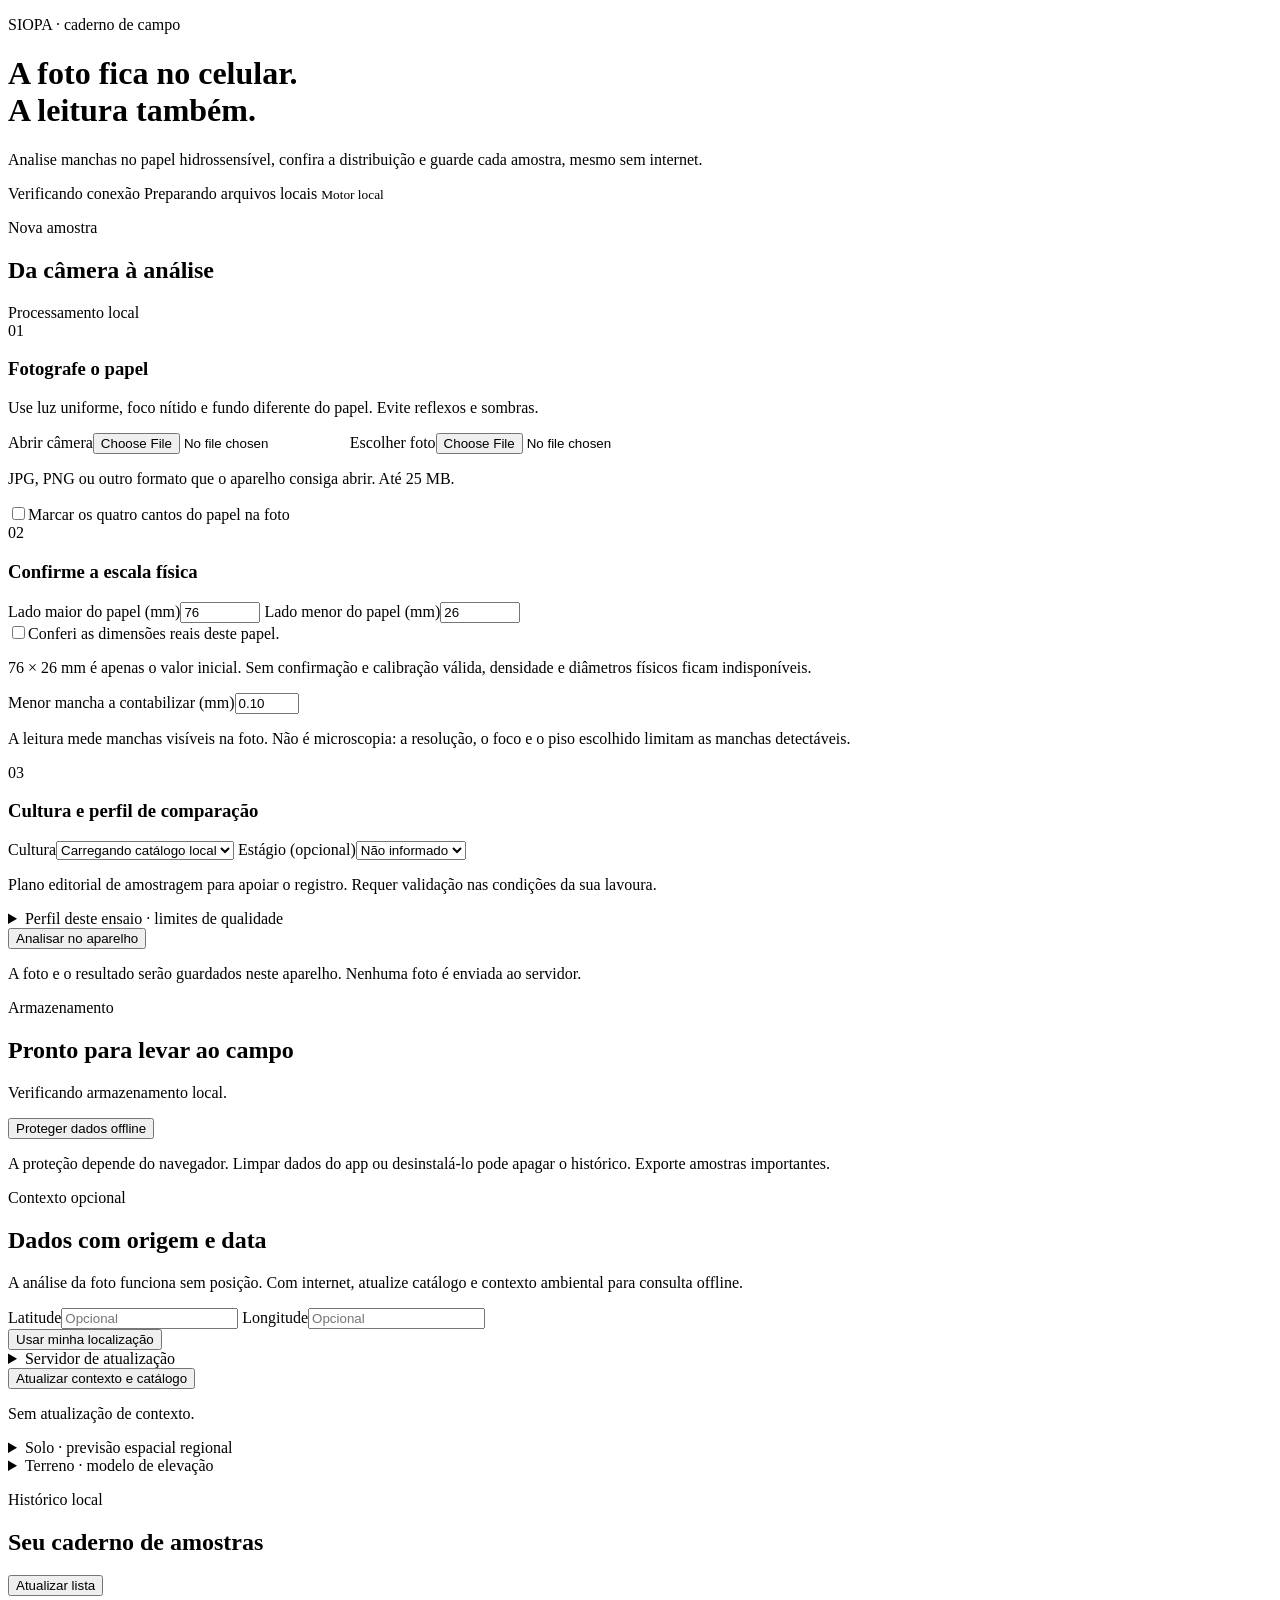
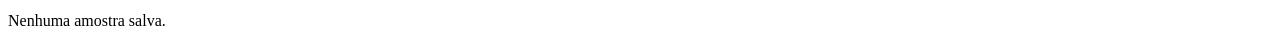
==== commit 16628c75: "feat: implement Android offline analysis and environmental sync Add a shared local image engine, exp" ====
--- a/app/static/index.html
+++ b/app/static/index.html
@@ -1,230 +1,98 @@
 <!DOCTYPE html>
 <html lang="pt-BR">
 <head>
-    <meta charset="UTF-8">
-    <meta name="viewport" content="width=device-width, initial-scale=1, viewport-fit=cover">
-    <meta name="theme-color" content="#52683b">
-    <meta name="apple-mobile-web-app-capable" content="yes">
-    <link rel="manifest" href="manifest.webmanifest">
-    <link rel="icon" href="icon.svg" type="image/svg+xml">
-    <link rel="stylesheet" href="static/app.css">
-    <title>SIOPA | Campo mobile</title>
+  <meta charset="UTF-8">
+  <meta name="viewport" content="width=device-width, initial-scale=1, viewport-fit=cover">
+  <meta name="theme-color" content="#52683b">
+  <meta name="apple-mobile-web-app-capable" content="yes">
+  <link rel="manifest" href="manifest.webmanifest">
+  <link rel="icon" href="icon.svg" type="image/svg+xml">
+  <link rel="stylesheet" href="static/app.css">
+  <title>SIOPA | Análise offline em campo</title>
 </head>
 <body>
-    <main class="app-shell">
-        <section class="hero panel reveal" style="--delay:0.02s">
-            <div class="hero-copy">
-                <p class="eyebrow">SIOPA | leitura de pulverizacao em campo</p>
-                <h1>Menos passos, leitura mais clara, uso melhor no celular.</h1>
-                <p class="hero-text">
-                    Envie a imagem do papel hidrossensivel, informe o contexto da aplicacao e receba uma
-                    resposta objetiva sobre cobertura, clima, cultura e recomendacao operacional.
-                </p>
-            </div>
-            <div class="hero-meta">
-                <div class="status-chip">
-                    <span class="status-label">Ambiente</span>
-                    <strong id="deployMode">Carregando</strong>
-                </div>
-                <div class="status-chip">
-                    <span class="status-label">Upload maximo</span>
-                    <strong id="maxUpload">10 MB</strong>
-                </div>
-                <div class="status-chip">
-                    <span class="status-label">Versao</span>
-                    <strong id="appVersion">-</strong>
-                </div>
-            </div>
-        </section>
-
-        <section class="workspace">
-            <form id="analysisForm" class="panel flow-panel reveal" style="--delay:0.08s" novalidate>
-                <div class="section-head">
-                    <div>
-                        <p class="panel-kicker">Fluxo principal</p>
-                        <h2>Analise mobile simplificada</h2>
-                        <p class="section-copy">
-                            O formulario foi reduzido ao essencial. Os campos tecnicos continuam disponiveis,
-                            mas nao atrapalham o uso rapido em campo.
-                        </p>
-                    </div>
-                    <button class="install-chip" type="button" id="installBtn" hidden>Instalar app</button>
-                </div>
-
-                <div id="messageBox" class="message" role="status" aria-live="polite"></div>
-
-                <section class="step-card" aria-labelledby="uploadTitle">
-                    <div class="step-index">01</div>
-                    <div class="step-body">
-                        <div class="step-head">
-                            <h3 id="uploadTitle">Imagem da amostra</h3>
-                            <p>Toque para escolher ou arraste a foto da folha para iniciar.</p>
-                        </div>
-                        <label class="upload-zone" id="uploadBox" for="imageFile">
-                            <input type="file" id="imageFile" accept="image/*" hidden>
-                            <span class="upload-badge">Entrada obrigatoria</span>
-                            <strong id="uploadName">Nenhum arquivo selecionado</strong>
-                            <span id="uploadHint">Aceita JPG, PNG ou BMP.</span>
-                            <img id="uploadPreviewImage" class="upload-preview" alt="Preview da imagem selecionada" hidden>
-                        </label>
-                    </div>
-                </section>
-
-                <section class="step-card" aria-labelledby="contextTitle">
-                    <div class="step-index">02</div>
-                    <div class="step-body">
-                        <div class="step-head">
-                            <h3 id="contextTitle">Contexto da aplicacao</h3>
-                            <p>Latitude, longitude e cultura alimentam as leituras de clima e recomendacao.</p>
-                        </div>
-                        <div class="field-grid">
-                            <label class="field">
-                                <span>Latitude</span>
-                                <input id="latitude" type="number" step="any" placeholder="-22.315500" required>
-                            </label>
-                            <label class="field">
-                                <span>Longitude</span>
-                                <input id="longitude" type="number" step="any" placeholder="-49.060800" required>
-                            </label>
-                            <label class="field">
-                                <span>Cultura</span>
-                                <select id="cropType" required></select>
-                            </label>
-                            <label class="field">
-                                <span>Estagio</span>
-                                <select id="growthStage">
-                                    <option value="">Selecione</option>
-                                </select>
-                            </label>
-                        </div>
-                    </div>
-                </section>
-
-                <details class="step-card optional-card">
-                    <summary>
-                        <span>
-                            <strong>03</strong>
-                            Contexto tecnico opcional
-                        </span>
-                        <span class="summary-hint">Abrir detalhes</span>
-                    </summary>
-                    <div class="optional-body">
-                        <div class="field-grid single-column">
-                            <label class="field">
-                                <span>Problema-alvo</span>
-                                <input id="targetProblem" type="text" placeholder="Ex.: ferrugem, lagarta, capim">
-                            </label>
-                        </div>
-                    </div>
-                </details>
-
-                <div class="sticky-actions">
-                    <button class="action secondary" type="button" id="locationBtn">Usar minha localizacao</button>
-                    <button class="action primary" type="submit" id="analyzeBtn">Analisar imagem</button>
-                </div>
-            </form>
-
-            <aside class="side-stack">
-                <section class="panel helper-panel reveal" style="--delay:0.14s">
-                    <p class="panel-kicker">Operacao</p>
-                    <h2>Checklist rapido</h2>
-                    <ol class="checklist">
-                        <li>Carregue uma imagem nitida do papel hidrossensivel.</li>
-                        <li>Confirme localizacao e cultura antes da analise.</li>
-                        <li>Use o resultado como apoio tecnico, nao como unica decisao de campo.</li>
-                    </ol>
-                    <div class="quick-links">
-                        <a class="mini-link" href="static/annotation.html">Anotacao do dataset</a>
-                        <a class="mini-link" href="docs">Swagger da API</a>
-                        <a class="mini-link" href="health">Health</a>
-                        <a class="mini-link" href="api/v1/dataset/stats">Dataset</a>
-                    </div>
-                </section>
-
-                <section id="cropPreviewCard" class="panel preview-panel reveal" style="--delay:0.2s" hidden>
-                    <p class="panel-kicker">Guia da cultura</p>
-                    <h2 id="cropPreviewTitle">Aguardando cultura</h2>
-                    <p id="cropPreviewText" class="section-copy">Selecione uma cultura para ver bico, volume e foco tecnico.</p>
-                    <div id="cropPreviewMetrics" class="metric-list compact-list"></div>
-                </section>
-
-                <section id="summaryCard" class="panel summary-panel reveal" style="--delay:0.26s">
-                    <p class="panel-kicker">Resumo da rodada</p>
-                    <h2 id="summaryTitle">Aguardando analise</h2>
-                    <p id="summaryText" class="section-copy">
-                        Quando a imagem for processada, este bloco mostra a leitura mais importante para a tomada de decisao.
-                    </p>
-                    <div id="summaryBadges" class="badge-row">
-                        <span class="badge neutral">Sem resultado</span>
-                    </div>
-                </section>
-            </aside>
-        </section>
-
-        <section id="loadingBox" class="panel loading-panel" hidden>
-            <div class="pulse"></div>
-            <div>
-                <p class="panel-kicker">Processando</p>
-                <h2>Executando visao, clima e recomendacao</h2>
-                <p class="section-copy">A resposta combina analise da imagem, leitura do clima local e regras agronomicas.</p>
-            </div>
-        </section>
-
-        <section id="resultsSection" class="results-shell" hidden>
-            <article id="decisionCard" class="panel decision-panel reveal" style="--delay:0.04s">
-                <div>
-                    <p class="panel-kicker">Resposta principal</p>
-                    <h2 id="decisionTitle">Resultado da aplicacao</h2>
-                    <p id="decisionText" class="section-copy"></p>
-                </div>
-                <div id="decisionBadge" class="decision-badge neutral">Sem leitura</div>
-            </article>
-
-            <div class="result-grid">
-                <article class="panel reveal" style="--delay:0.08s">
-                    <p class="panel-kicker">Leitura da imagem</p>
-                    <h3>Qualidade da deposicao</h3>
-                    <div id="analysisMetrics" class="metric-list"></div>
-                </article>
-
-                <article class="panel reveal" style="--delay:0.12s">
-                    <p class="panel-kicker">Clima</p>
-                    <h3>Janela de aplicacao</h3>
-                    <div id="weatherMetrics" class="metric-list"></div>
-                </article>
-
-                <article class="panel reveal" style="--delay:0.16s">
-                    <p class="panel-kicker">Cultura</p>
-                    <h3>Guia tecnico</h3>
-                    <div id="agricultureMetrics" class="metric-list"></div>
-                </article>
-
-                <article class="panel reveal" style="--delay:0.2s">
-                    <p class="panel-kicker">Produto</p>
-                    <h3>Recomendacao principal</h3>
-                    <div id="productMetrics" class="metric-list"></div>
-                </article>
-
-                <article class="panel full reveal" style="--delay:0.24s">
-                    <p class="panel-kicker">Plano de acao</p>
-                    <h3>Orientacoes praticas</h3>
-                    <ul id="actionList" class="action-list"></ul>
-                </article>
-
-                <article class="panel full reveal" style="--delay:0.28s">
-                    <details class="technical-details">
-                        <summary>Ver detalhes tecnicos e observacoes complementares</summary>
-                        <div id="technicalNotes" class="note-grid"></div>
-                    </details>
-                </article>
-            </div>
-        </section>
-    </main>
-
-    <noscript>
-        <div class="noscript-banner">Ative JavaScript para usar a interface web do SIOPA.</div>
-    </noscript>
-
-    <script src="static/app.js" defer></script>
+<main class="app-shell">
+  <header class="panel hero">
+    <div><p class="eyebrow">SIOPA · caderno de campo</p><h1>A foto fica no celular.<br>A leitura também.</h1>
+      <p class="hero-text">Analise manchas no papel hidrossensível, confira a distribuição e guarde cada amostra, mesmo sem internet.</p></div>
+    <div class="hero-meta"><span id="connectionStatus" class="badge neutral" role="status">Verificando conexão</span>
+      <span id="offlineStatus" class="badge neutral" role="status">Preparando arquivos locais</span>
+      <small id="engineVersion">Motor local</small><button id="installBtn" type="button" class="action secondary" hidden>Instalar aplicativo</button></div>
+  </header>
+  <div id="messageBox" class="message" role="status" aria-live="polite" hidden></div>
+  <div class="workspace">
+  <form id="analysisForm" class="panel flow-panel">
+    <div class="section-head"><div><p class="panel-kicker">Nova amostra</p><h2>Da câmera à análise</h2></div><span class="badge good">Processamento local</span></div>
+    <section class="step-card"><span class="step-index">01</span><div class="step-body"><h3>Fotografe o papel</h3>
+      <p class="section-copy">Use luz uniforme, foco nítido e fundo diferente do papel. Evite reflexos e sombras.</p>
+      <div class="capture-actions"><label class="action primary file-button" for="cameraFile">Abrir câmera<input id="cameraFile" type="file" accept="image/*" capture="environment"></label>
+        <label class="action secondary file-button" for="imageFile">Escolher foto<input id="imageFile" type="file" accept="image/*"></label></div>
+      <p id="uploadName" class="small-text">JPG, PNG ou outro formato que o aparelho consiga abrir. Até 25 MB.</p>
+      <div id="previewWrap" class="image-frame" hidden><canvas id="inputCanvas" aria-label="Foto selecionada e cantos do papel"></canvas></div>
+      <div class="corner-controls"><label class="check-field"><input id="manualCorners" type="checkbox">Marcar os quatro cantos do papel na foto</label>
+        <button id="clearCornersBtn" class="text-button" type="button" hidden>Limpar cantos</button></div>
+      <p id="cornerHint" class="small-text" hidden>Toque nos quatro cantos, em sequência ao redor do papel. Não cruze os lados.</p>
+    </div></section>
+    <section class="step-card"><span class="step-index">02</span><div class="step-body"><h3>Confirme a escala física</h3>
+      <div class="field-grid"><label class="field"><span>Lado maior do papel (mm)</span><input id="paperWidth" type="number" min="1" max="1000" step="0.1" value="76" required></label>
+        <label class="field"><span>Lado menor do papel (mm)</span><input id="paperHeight" type="number" min="1" max="1000" step="0.1" value="26" required></label></div>
+      <label class="check-field"><input id="paperSizeConfirmed" type="checkbox">Conferi as dimensões reais deste papel.</label>
+      <p class="small-text">76 × 26 mm é apenas o valor inicial. Sem confirmação e calibração válida, densidade e diâmetros físicos ficam indisponíveis.</p>
+      <label class="field"><span>Menor mancha a contabilizar (mm)</span><input id="minStainDiameter" type="number" min="0.01" max="5" step="0.01" value="0.10" required></label>
+      <p class="notice">A leitura mede manchas visíveis na foto. Não é microscopia: a resolução, o foco e o piso escolhido limitam as manchas detectáveis.</p>
+    </div></section>
+    <section class="step-card"><span class="step-index">03</span><div class="step-body"><h3>Cultura e perfil de comparação</h3>
+      <div class="field-grid"><label class="field"><span>Cultura</span><select id="cropType" required><option value="">Carregando catálogo local</option></select></label>
+        <label class="field"><span>Estágio (opcional)</span><select id="growthStage"><option value="">Não informado</option></select></label></div>
+      <p id="cropGuide" class="section-copy"></p>
+      <ul id="cropGuidance" class="action-list"></ul><p class="small-text">Plano editorial de amostragem para apoiar o registro. Requer validação nas condições da sua lavoura.</p>
+      <details class="technical-details"><summary>Perfil deste ensaio · limites de qualidade</summary>
+        <p class="small-text">Os valores iniciais são de triagem experimental, sem regra agronômica universal. Ajuste-os ao seu protocolo. O índice fuzzy indica adequação a estes limites; não é probabilidade de acerto ou de eficácia.</p>
+        <div class="field-grid profile-grid">
+          <label class="field"><span>Cobertura mínima (%)</span><input id="coverageMin" type="number" min="0" max="100" step="0.1" value="5"></label>
+          <label class="field"><span>Cobertura alvo (%)</span><input id="coverageTarget" type="number" min="0" max="100" step="0.1" value="15"></label>
+          <label class="field"><span>Cobertura máxima (%)</span><input id="coverageMax" type="number" min="0" max="100" step="0.1" value="35"></label>
+          <label class="field"><span>Densidade mínima (/cm²)</span><input id="densityMin" type="number" min="0" step="1" value="10"></label>
+          <label class="field"><span>Densidade alvo (/cm²)</span><input id="densityTarget" type="number" min="0" step="1" value="50"></label>
+          <label class="field"><span>Densidade máxima (/cm²)</span><input id="densityMax" type="number" min="0" step="1" value="250"></label>
+          <label class="field"><span>CV espacial máximo (%)</span><input id="uniformityCvMax" type="number" min="1" step="1" value="50"></label>
+        </div><label class="check-field"><input id="profileConfirmed" type="checkbox">Estes limites foram definidos para meu protocolo de aplicação.</label>
+      </details>
+    </div></section>
+    <div class="sticky-actions"><button id="analyzeBtn" class="action primary" type="submit">Analisar no aparelho</button></div>
+    <p class="small-text">A foto e o resultado serão guardados neste aparelho. Nenhuma foto é enviada ao servidor.</p>
+  </form>
+  <aside class="side-stack">
+    <section class="panel helper-panel"><p class="panel-kicker">Armazenamento</p><h2>Pronto para levar ao campo</h2>
+      <p id="storageStatus" class="section-copy">Verificando armazenamento local.</p>
+      <button id="persistBtn" class="action secondary" type="button">Proteger dados offline</button>
+      <p class="small-text">A proteção depende do navegador. Limpar dados do app ou desinstalá-lo pode apagar o histórico. Exporte amostras importantes.</p>
+    </section>
+    <section class="panel helper-panel"><p class="panel-kicker">Contexto opcional</p><h2>Dados com origem e data</h2>
+      <p class="section-copy">A análise da foto funciona sem posição. Com internet, atualize catálogo e contexto ambiental para consulta offline.</p>
+      <div class="field-grid"><label class="field"><span>Latitude</span><input id="latitude" type="number" min="-90" max="90" step="any" placeholder="Opcional"></label>
+        <label class="field"><span>Longitude</span><input id="longitude" type="number" min="-180" max="180" step="any" placeholder="Opcional"></label></div>
+      <button id="locationBtn" class="text-button" type="button">Usar minha localização</button>
+      <details class="technical-details"><summary>Servidor de atualização</summary><label class="field"><span>Endereço HTTPS do SIOPA (opcional)</span><input id="serverUrl" type="url" placeholder="https://seu-servidor.example"></label><p class="small-text">No APK, informe seu servidor para obter contexto. O app já inclui motor e catálogo para funcionar sem servidor.</p></details>
+      <button id="syncBtn" class="action secondary" type="button">Atualizar contexto e catálogo</button>
+      <p id="snapshotStatus" class="small-text">Sem atualização de contexto.</p><div id="contextMetrics" class="metric-list"></div>
+      <details class="technical-details"><summary>Solo · previsão espacial regional</summary><div id="soilMetrics" class="metric-list"></div><p class="small-text">Propriedades estimadas em grade; não substituem coleta e análise de solo da área. <a href="https://www.isric.org/explore/soilgrids" target="_blank" rel="noopener noreferrer">ISRIC SoilGrids · CC BY 4.0</a></p></details>
+      <details class="technical-details"><summary>Terreno · modelo de elevação</summary><div id="terrainMetrics" class="metric-list"></div><p class="small-text">Altitude do modelo de terreno, sem levantamento topográfico local. <a href="https://open-meteo.com/" target="_blank" rel="noopener noreferrer">Open-Meteo</a> / <a href="https://dataspace.copernicus.eu/explore-data/data-collections/copernicus-contributing-missions/collections-description/COP-DEM" target="_blank" rel="noopener noreferrer">Copernicus DEM</a>.</p></details>
+    </section>
+    <section id="datasetTools" class="panel helper-panel" hidden><p class="panel-kicker">Pesquisa</p><a id="annotationLink" class="mini-link" href="static/annotation.html">Anotação do dataset · requer servidor e acesso</a></section>
+  </aside>
+  </div>
+  <section id="loadingBox" class="panel loading-panel" role="status" hidden><div class="pulse"></div><div><h2>Analisando neste aparelho</h2><p id="loadingText">Separando manchas e calculando métricas. A foto não usa a conexão.</p></div></section>
+  <section id="resultsSection" class="results-shell" hidden>
+    <article class="panel decision-panel"><div><p class="panel-kicker">Leitura da amostra</p><h2 id="decisionTitle">Resultado</h2><p id="decisionText" class="section-copy"></p></div><span id="decisionBadge" class="badge neutral"></span></article>
+    <div class="result-grid"><article class="panel result-panel"><h3>Manchas e cobertura</h3><div id="analysisMetrics" class="metric-list"></div></article>
+      <article class="panel result-panel"><h3>Distribuição e perfil</h3><div id="qualityMetrics" class="metric-list"></div><p class="small-text">Índice fuzzy experimental de adequação ao perfil. Não representa probabilidade de acerto, eficácia biológica ou recomendação de produto.</p></article>
+      <article class="panel result-panel full"><h3>Mapa auditável de manchas</h3><canvas id="overlayCanvas" class="result-canvas" aria-label="Máscara das manchas classificadas"></canvas><p id="overlayLegend" class="small-text">Verde: válida · laranja: unida · azul: borda · cinza: ruído/pequena.</p></article>
+      <article class="panel result-panel full"><h3>Limites e observações desta leitura</h3><ul id="resultWarnings" class="action-list"></ul><details class="technical-details"><summary>Dados e parâmetros completos</summary><pre id="technicalJson"></pre></details><button id="exportResultBtn" class="action secondary" type="button">Exportar amostra com foto</button><p id="saveStatus" class="small-text" role="status"></p></article></div>
+  </section>
+  <section class="panel history-panel"><div class="section-head"><div><p class="panel-kicker">Histórico local</p><h2>Seu caderno de amostras</h2></div><button id="refreshHistoryBtn" type="button" class="text-button">Atualizar lista</button></div><div id="historyList" class="history-list"><p>Nenhuma amostra salva.</p></div></section>
+</main>
+<noscript><p class="noscript-banner">Ative JavaScript para executar a análise local do SIOPA.</p></noscript>
+<script src="static/offline-store.js" defer></script><script src="static/analysis-engine.js" defer></script><script src="static/app.js" defer></script>
 </body>
 </html>
